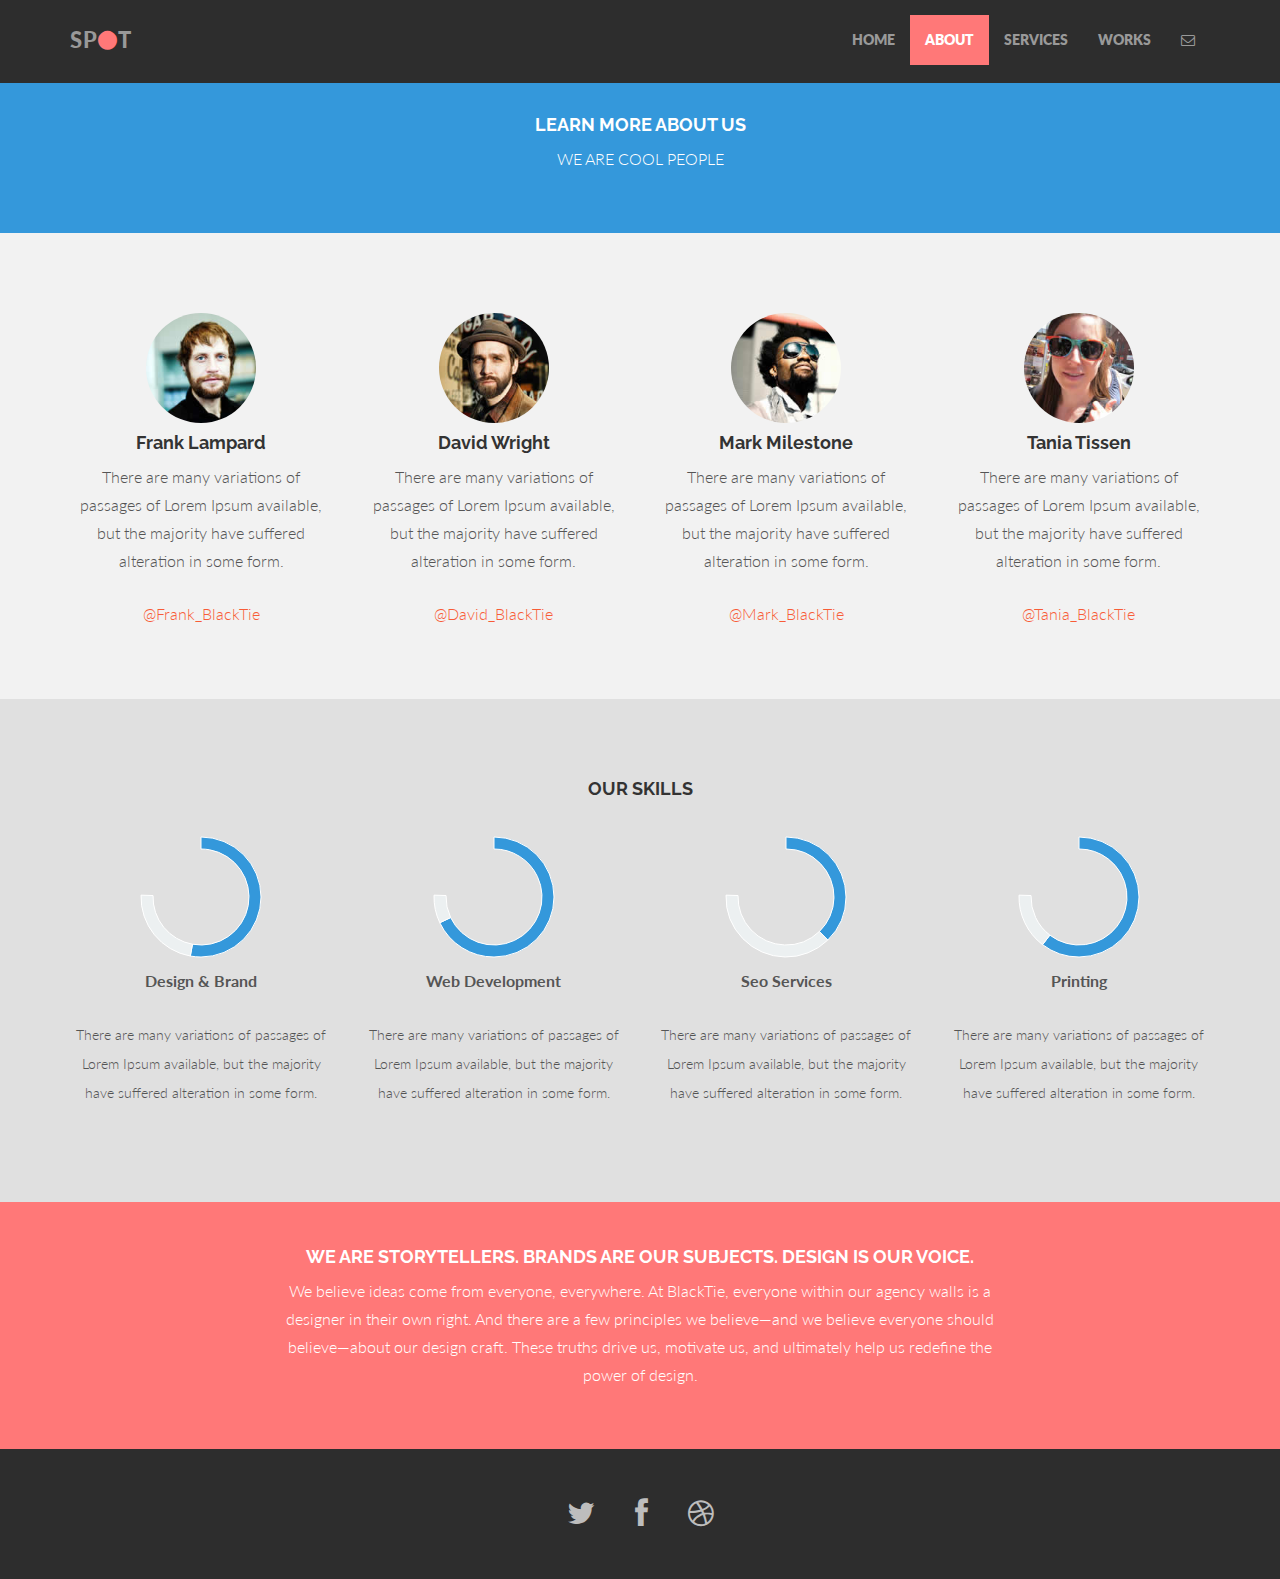
==== about.html @ 33c5867d "Template css added" ====
<!DOCTYPE html>
<html lang="en">
  <head>
    <meta charset="utf-8">
    <meta http-equiv="X-UA-Compatible" content="IE=edge">
    <meta name="viewport" content="width=device-width, initial-scale=1.0">
    <meta name="description" content="">
    <meta name="author" content="">
    <link rel="shortcut icon" href="assets/ico/favicon.png">

    <title>SPOT - Free Bootstrap 3 Theme</title>

    <!-- Bootstrap core CSS -->
    <link href="assets/css/bootstrap.css" rel="stylesheet">
    <link href="assets/css/font-awesome.min.css" rel="stylesheet">

    <!-- Custom styles for this template -->
    <link href="assets/css/main.css" rel="stylesheet">

	<script src="assets/js/Chart.js"></script>


    <!-- HTML5 shim and Respond.js IE8 support of HTML5 elements and media queries -->
    <!--[if lt IE 9]>
      <script src="https://oss.maxcdn.com/libs/html5shiv/3.7.0/html5shiv.js"></script>
      <script src="https://oss.maxcdn.com/libs/respond.js/1.3.0/respond.min.js"></script>
    <![endif]-->
  </head>

  <body>

    <!-- Fixed navbar -->
    <div class="navbar navbar-inverse navbar-fixed-top">
      <div class="container">
        <div class="navbar-header">
          <button type="button" class="navbar-toggle" data-toggle="collapse" data-target=".navbar-collapse">
            <span class="icon-bar"></span>
            <span class="icon-bar"></span>
            <span class="icon-bar"></span>
          </button>
          <a class="navbar-brand" href="#">SP<i class="fa fa-circle"></i>T</a>
        </div>
        <div class="navbar-collapse collapse">
          <ul class="nav navbar-nav navbar-right">
            <li><a href="index.html">HOME</a></li>
            <li class="active"><a href="about.html">ABOUT</a></li>
            <li><a href="services.html">SERVICES</a></li>
            <li><a href="works.html">WORKS</a></li>
            <li><a data-toggle="modal" data-target="#myModal" href="#myModal"><i class="fa fa-envelope-o"></i></a></li>
          </ul>
        </div><!--/.nav-collapse -->
      </div>
    </div>

	<div id="blue">
		<div class="container">
			<div class="row centered">
				<div class="col-lg-8 col-lg-offset-2">
				<h4>LEARN MORE ABOUT US</h4>
				<p>WE ARE COOL PEOPLE</p>
				</div>
			</div><!-- row -->
		</div><!-- container -->
	</div><!--  bluewrap -->


	<div class="container w">
		<div class="row centered">
			<br><br>
			<div class="col-lg-3">
				<img class="img-circle" src="assets/img/pic.jpg" width="110" height="110" alt="">
				<h4>Frank Lampard</h4>
				<p>There are many variations of passages of Lorem Ipsum available, but the majority have suffered alteration in some form.</p>
				<p><a href="#">@Frank_BlackTie</a></p>
			</div><!-- col-lg-3 -->

			<div class="col-lg-3">
				<img class="img-circle" src="assets/img/pic2.jpg" width="110" height="110" alt="">
				<h4>David Wright</h4>
				<p>There are many variations of passages of Lorem Ipsum available, but the majority have suffered alteration in some form.</p>
				<p><a href="#">@David_BlackTie</a></p>
			</div><!-- col-lg-3 -->

			<div class="col-lg-3">
				<img class="img-circle" src="assets/img/pic3.jpg" width="110" height="110" alt="">
				<h4>Mark Milestone</h4>
				<p>There are many variations of passages of Lorem Ipsum available, but the majority have suffered alteration in some form.</p>
				<p><a href="#">@Mark_BlackTie</a></p>
			</div><!-- col-lg-3 -->

			<div class="col-lg-3">
				<img class="img-circle" src="assets/img/pic4.jpg" width="110" height="110" alt="">
				<h4>Tania Tissen</h4>
				<p>There are many variations of passages of Lorem Ipsum available, but the majority have suffered alteration in some form.</p>
				<p><a href="#">@Tania_BlackTie</a></p>
			</div><!-- col-lg-3 -->

		</div><!-- row -->
		<br>
		<br>
	</div><!-- container -->


	<!-- PORTFOLIO SECTION -->
	<div id="dg">
		<div class="container">
			<div class="row centered">
				<h4>OUR SKILLS</h4>
				<br>
				
			<!-- First Chart -->
			<div class="col-lg-3">
				<canvas id="canvas" height="130" width="130"></canvas>
				<br>
				<script>
					var doughnutData = [
							{
								value: 70,
								color:"#3498db"
							},
							{
								value : 30,
								color : "#ecf0f1"
							}
						];
						var myDoughnut = new Chart(document.getElementById("canvas").getContext("2d")).Doughnut(doughnutData);
				</script>
				<p><b>Design & Brand</b></p>
				<p><small>There are many variations of passages of Lorem Ipsum available, but the majority have suffered alteration in some form.</small></p>
			</div><!-- /col-lg-3 -->

			<!-- Second Chart -->
			<div class="col-lg-3">
				<canvas id="canvas2" height="130" width="130"></canvas>
				<br>
				<script>
					var doughnutData = [
							{
								value: 90,
								color:"#3498db"
							},
							{
								value : 10,
								color : "#ecf0f1"
							}
						];
						var myDoughnut = new Chart(document.getElementById("canvas2").getContext("2d")).Doughnut(doughnutData);
				</script>
				<p><b>Web Development</b></p>
				<p><small>There are many variations of passages of Lorem Ipsum available, but the majority have suffered alteration in some form.</small></p>
			</div><!-- /col-lg-3 -->
			
			<!-- Third Chart -->
			<div class="col-lg-3">
				<canvas id="canvas3" height="130" width="130"></canvas>
				<br>
				<script>
					var doughnutData = [
							{
								value: 50,
								color:"#3498db"
							},
							{
								value : 50,
								color : "#ecf0f1"
							}
						];
						var myDoughnut = new Chart(document.getElementById("canvas3").getContext("2d")).Doughnut(doughnutData);
				</script>
				<p><b>Seo Services</b></p>
				<p><small>There are many variations of passages of Lorem Ipsum available, but the majority have suffered alteration in some form.</small></p>
			</div><!-- /col-lg-3 -->
			
			<!-- Fourth Chart -->
			<div class="col-lg-3">
				<canvas id="canvas4" height="130" width="130"></canvas>
				<br>
				<script>
					var doughnutData = [
							{
								value: 80,
								color:"#3498db"
							},
							{
								value : 20,
								color : "#ecf0f1"
							}
						];
						var myDoughnut = new Chart(document.getElementById("canvas4").getContext("2d")).Doughnut(doughnutData);
				</script>
				<p><b>Printing</b></p>
				<p><small>There are many variations of passages of Lorem Ipsum available, but the majority have suffered alteration in some form.</small></p>
			</div><!-- /col-lg-3 -->
				
				
			</div><!-- row -->
		</div><!-- container -->
	</div><!-- DG -->



	
	<div id="r">
		<div class="container">
			<div class="row centered">
				<div class="col-lg-8 col-lg-offset-2">
					<h4>WE ARE STORYTELLERS. BRANDS ARE OUR SUBJECTS. DESIGN IS OUR VOICE.</h4>
					<p>We believe ideas come from everyone, everywhere. At BlackTie, everyone within our agency walls is a designer in their own right. And there are a few principles we believe—and we believe everyone should believe—about our design craft. These truths drive us, motivate us, and ultimately help us redefine the power of design.</p>
				</div>
			</div><!-- row -->
		</div><!-- container -->
	</div><! -- r wrap -->
	
	
	<!-- FOOTER -->
	<div id="f">
		<div class="container">
			<div class="row centered">
				<a href="#"><i class="fa fa-twitter"></i></a><a href="#"><i class="fa fa-facebook"></i></a><a href="#"><i class="fa fa-dribbble"></i></a>
		
			</div><!-- row -->
		</div><!-- container -->
	</div><!-- Footer -->


	<!-- MODAL FOR CONTACT -->
	<!-- Modal -->
	<div class="modal fade" id="myModal" tabindex="-1" role="dialog" aria-labelledby="myModalLabel" aria-hidden="true">
	  <div class="modal-dialog">
	    <div class="modal-content">
	      <div class="modal-header">
	        <button type="button" class="close" data-dismiss="modal" aria-hidden="true">&times;</button>
	        <h4 class="modal-title" id="myModalLabel">contact us</h4>
	      </div>
	      <div class="modal-body">
		        <div class="row centered">
		        	<p>We are available 24/7, so don't hesitate to contact us.</p>
		        	<p>
		        		Somestreet Ave, 987<br/>
						London, UK.<br/>
						+44 8948-4343<br/>
						hi@blacktie.co
		        	</p>
		        	<div id="mapwrap">
		<iframe height="300" width="100%" frameborder="0" scrolling="no" marginheight="0" marginwidth="0" src="https://www.google.es/maps?t=m&amp;ie=UTF8&amp;ll=52.752693,22.791016&amp;spn=67.34552,156.972656&amp;z=2&amp;output=embed"></iframe>
					</div>	
		        </div>
	      </div>
	      <div class="modal-footer">
	        <button type="button" class="btn btn-danger" data-dismiss="modal">Save & Go</button>
	      </div>
	    </div><!-- /.modal-content -->
	  </div><!-- /.modal-dialog -->
	</div><!-- /.modal -->


    <!-- Bootstrap core JavaScript
    ================================================== -->
    <!-- Placed at the end of the document so the pages load faster -->
    <script src="https://code.jquery.com/jquery-1.10.2.min.js"></script>
    <script src="assets/js/bootstrap.min.js"></script>
  </body>
</html>
---- assets/css/main.css ----
/*
 * Author: Carlos Alvarez
 * URL: http://alvarez.is
 *
 * Project Name: SPOT - Free Bootstrap 3 Theme
 * Version: 1.0
 * URL: http://blacktie.co
 */
 
/* FONTS */
@import url(http://fonts.googleapis.com/css?family=Lato:300,400,700,900);
@import url(http://fonts.googleapis.com/css?family=Raleway:400,300,700,900);

/* OVERALL ASPECT */

body {
  background-color: #f2f2f2;
    font-family: "Lato";
    font-weight: 300;
    font-size: 16px;
    color: #555;

    -webkit-font-smoothing: antialiased;
    -webkit-overflow-scrolling: touch;
    
    margin-top: 70px;
}

/* Titles */
h1, h2, h3, h4, h5, h6 {
    font-family: "Raleway";
    font-weight: 300;
    color: #333;
}


/* Paragraph & Typographic */
p {
    line-height: 28px;
    margin-bottom: 25px;
}

.centered {
    text-align: center;
}

/* Links */
a {
    color: #f85c37;
    word-wrap: break-word;

    -webkit-transition: color 0.1s ease-in, background 0.1s ease-in;
    -moz-transition: color 0.1s ease-in, background 0.1s ease-in;
    -ms-transition: color 0.1s ease-in, background 0.1s ease-in;
    -o-transition: color 0.1s ease-in, background 0.1s ease-in;
    transition: color 0.1s ease-in, background 0.1s ease-in;
}

a:hover,
a:focus {
    color: #7b7b7b;
    text-decoration: none;
    outline: 0;
}

a:before,
a:after {
    -webkit-transition: color 0.1s ease-in, background 0.1s ease-in;
    -moz-transition: color 0.1s ease-in, background 0.1s ease-in;
    -ms-transition: color 0.1s ease-in, background 0.1s ease-in;
    -o-transition: color 0.1s ease-in, background 0.1s ease-in;
    transition: color 0.1s ease-in, background 0.1s ease-in;
}

 hr {
    display: block;
    height: 1px;
    border: 0;
    border-top: 1px solid #ccc;
    margin: 1em 0;
    padding: 0;
}


.navbar {
	font-weight: 800;
	font-size: 14px;
	padding-top: 15px;
	padding-bottom: 15px;
}

.navbar-inverse {
	background: #2d2d2d;
	border-color: #2d2d2d;
}

.navbar-inverse .navbar-nav > .active > a {
	background: #ff7878
}

.navbar-inverse .navbar-brand {
	color: #999999;
	font-weight: bolder;
	font-size: 22px;
	letter-spacing: 1px;
}

.navbar-inverse .navbar-brand i {
	color: #ff7878;
	font-size: 22px;
	letter-spacing: 1px;
}

/*TILT*/
.tilt {
  -webkit-transition: all 0.5s ease;
     -moz-transition: all 0.5s ease;
       -o-transition: all 0.5s ease;
      -ms-transition: all 0.5s ease;
          transition: all 0.5s ease;
}
 
.tilt:hover {
  -webkit-transform: rotate(-10deg);
     -moz-transform: rotate(-10deg);
       -o-transform: rotate(-10deg);
      -ms-transform: rotate(-10deg);
          transform: rotate(-10deg);
}

/* ==========================================================================
   Wrap Sections
   ========================================================================== */

#headerwrap {
	background: url(../img/header-bg.jpg) no-repeat center top;
	margin-top: -10px;
	padding-top:20px;
	text-align:center;
	background-attachment: relative;
	background-position: center center;
	min-height: 500px;
	width: 100%;
	
    -webkit-background-size: 100%;
    -moz-background-size: 100%;
    -o-background-size: 100%;
    background-size: 100%;

    -webkit-background-size: cover;
    -moz-background-size: cover;
    -o-background-size: cover;
    background-size: cover;
}

#headerwrap h1 {
	margin-top: 100px;
	color: white;
	font-size: 70px;
	font-weight: 300;
	letter-spacing: 3px;
}

#headerwrap h2 {
	color: white;
	font-size: 40px;
	font-weight: 700;
	letter-spacing: 2px;
	text-transform: uppercase;
}

/* Dark Grey Wrap */
#dg {
	background: #e0e0e0;
	padding-top: 70px;
	padding-bottom: 70px;
	text-align: center;
}

#dg h4 {
	font-weight: 700;
}

/* Light Grey */
#lg {
	background: #ebebeb;
	padding-top: 70px;
	padding-bottom: 70px;
	text-align: center;
}

#lg h4 {
	font-weight: 700;
}


/* Red Wrap */
#r {
	background: #ff7878;
	padding-top: 35px;
	padding-bottom: 35px;
}

#r h4 {
	color: white;
	font-weight: 700;
}

#r p {
	color: white;
}

/* Blue Wrap */

#blue {
	background: #3498db;
	padding-top: 35px;
	padding-bottom: 35px;
}

#blue h4 {
	color: white;
	font-weight: 700;
}

#blue p {
	color: white;
}



/* Footer Wrap */
#f {
	background: #2d2d2d;
	padding-top: 30px;
	padding-bottom: 30px;
}

#f i {
	color: #bdbdbd;
	font-size: 30px;
	padding: 20px;
}

#f i:hover {
	color: #ff7878;
}

/****** SECTIONS *****/

.w {
	padding-top: 35px;
}

.w h4 {
	font-weight: 700;
}

.w i {
	color: #ff7878;
	font-size: 30px;
}


.wb {
	padding-top: 35px;
	margin-bottom: 0px;
}

.wb h4 {
	font-weight: 700;
}

.desc {
	padding-top: 35px;
}

.desc h4 {
	font-weight: 700;
}

.desc i {
	color: #ff7878;
	font-size: 12px;
	padding: 5px;
}

/***** MODAL CONTACT *****/
.modal-content {
	border-radius: 0px;

}

.modal-header {
	background: #bdbdbd;
	color: white;
}

.modal-header h4 {
	font-weight: 700;
}

.modal-body {
	background: #f2f2f2;
    font-family: "Lato";
    font-weight: 300;
    font-size: 16px;
    color: #555;
}

.modal-footer {
	background: #f2f2f2;
	margin-top: 0px; 
}

/* ==========================================================================
   Pricing Tables
   ========================================================================== */
   
.pricing-option {
    padding-bottom: 40px;
}

.pricing-option .pricing-top {
    position: relative;
    background: #222;
    color: white;
    text-align: center;
    font-weight: bold;

    padding: 40px 20px 30px 20px;
    -webkit-box-sizing: border-box;
    -moz-box-sizing: border-box;
    box-sizing: border-box;
}

.pricing-option .pricing-top .special-label {
    display: block;
    width: 100%;
    position: absolute;
    top: 0;
    left: 0;
    background: #1abc9c;
    text-transform: uppercase;
    font-size: 15px;
    font-weight: bold;
    padding: 3px 0;
}

.special .pricing-top {
    background: black;
}

.pricing-option .pricing-edition {
    text-transform: uppercase;
    display: block;
    font-size: 25px;
    letter-spacing: 8px;
}

.pricing-option .price {
    display: inline-block;
    position: relative;
}

.pricing-option .price sup {
    position: absolute;
    top: 50px;
    left: -10px;
    font-size: 24px;
}

.pricing-option .price .price-amount {
    font-size: 108px;
    letter-spacing: -4px;
}

.pricing-option .price small {
    position: relative;
    left: -10px;
    font-size: 18px;
}

.pricing-option ul {
    list-style: none;
    margin: 0;
    background: #eee;
    text-align: center;
    padding-left: 0px;
}

.pricing-option ul li {
    border-bottom: solid 1px #e1e1e1;
    padding-top: 20px;
    padding-bottom: 20px;
}

.pricing-option .pricing-signup {
    display: block;
    text-align: center;
    font-size: 18px;
    font-weight: bold;
    padding: 15px 10px;
    color: white;
    background: #1abc9c;
}

.pricing-option .pricing-signup:hover {
    background: #ff7878;
}
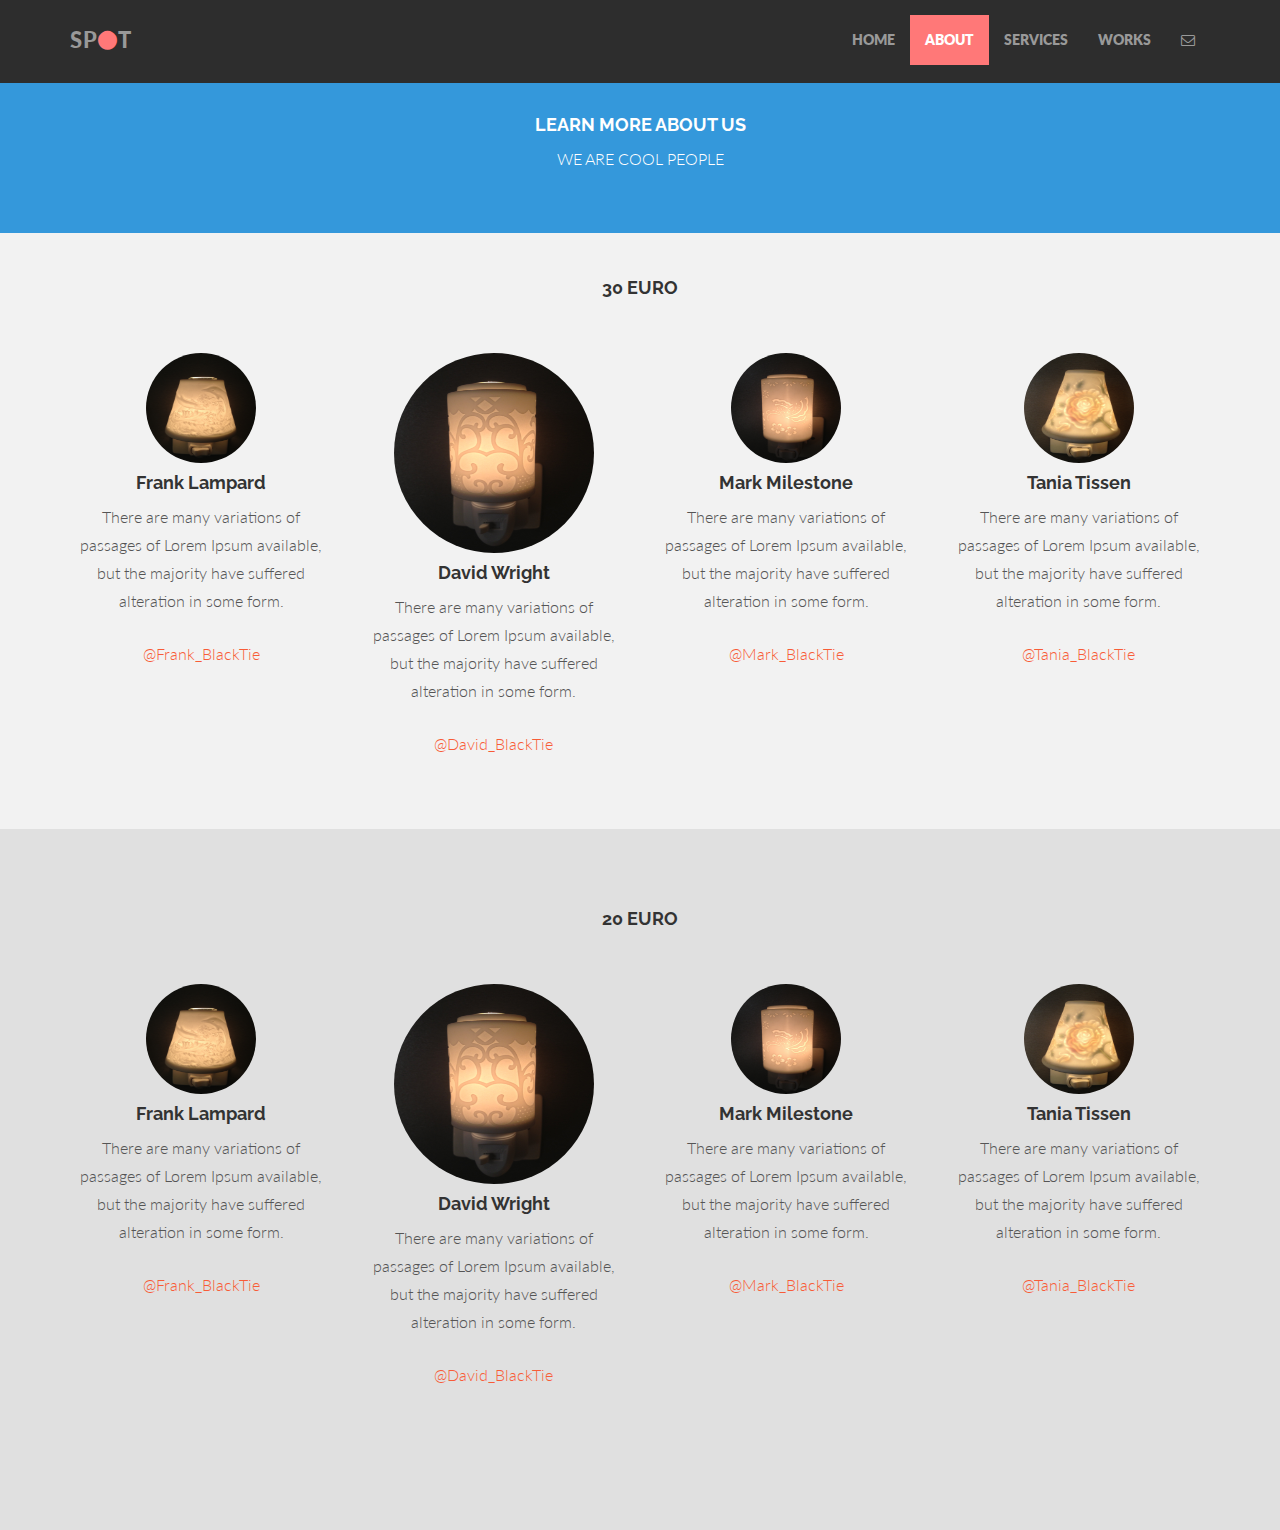
==== commit e76e291d: "Change About" ====
--- a/about.html
+++ b/about.html
@@ -66,30 +66,41 @@
 
 	<div class="container w">
 		<div class="row centered">
+		  <h4>30 EURO</h4>
 			<br><br>
 			<div class="col-lg-3">
-				<img class="img-circle" src="assets/img/pic.jpg" width="110" height="110" alt="">
+				<img class="img-circle"
+				     src="images/IMG_6009.JPG"
+				     width="110" height="110" alt=""
+				     style="image-orientation: 90deg;">
 				<h4>Frank Lampard</h4>
 				<p>There are many variations of passages of Lorem Ipsum available, but the majority have suffered alteration in some form.</p>
 				<p><a href="#">@Frank_BlackTie</a></p>
 			</div><!-- col-lg-3 -->
 
 			<div class="col-lg-3">
-				<img class="img-circle" src="assets/img/pic2.jpg" width="110" height="110" alt="">
+				<img class="img-circle"
+				     src="images/IMG_6010.JPG"
+				     width="200" height="200" alt=""
+				     style="image-orientation: 90deg;">
 				<h4>David Wright</h4>
 				<p>There are many variations of passages of Lorem Ipsum available, but the majority have suffered alteration in some form.</p>
 				<p><a href="#">@David_BlackTie</a></p>
 			</div><!-- col-lg-3 -->
 
 			<div class="col-lg-3">
-				<img class="img-circle" src="assets/img/pic3.jpg" width="110" height="110" alt="">
+				<img class="img-circle"
+				     src="images/IMG_6011.JPG"
+				     width="110" height="110" alt="" style="image-orientation: 90deg;">
 				<h4>Mark Milestone</h4>
 				<p>There are many variations of passages of Lorem Ipsum available, but the majority have suffered alteration in some form.</p>
 				<p><a href="#">@Mark_BlackTie</a></p>
 			</div><!-- col-lg-3 -->
 
 			<div class="col-lg-3">
-				<img class="img-circle" src="assets/img/pic4.jpg" width="110" height="110" alt="">
+				<img class="img-circle"
+				     src="images/IMG_6012.JPG"
+				     width="110" height="110" alt="" style="image-orientation: 90deg;">
 				<h4>Tania Tissen</h4>
 				<p>There are many variations of passages of Lorem Ipsum available, but the majority have suffered alteration in some form.</p>
 				<p><a href="#">@Tania_BlackTie</a></p>
@@ -104,124 +115,53 @@
 	<!-- PORTFOLIO SECTION -->
 	<div id="dg">
 		<div class="container">
-			<div class="row centered">
-				<h4>OUR SKILLS</h4>
-				<br>
-				
-			<!-- First Chart -->
-			<div class="col-lg-3">
-				<canvas id="canvas" height="130" width="130"></canvas>
-				<br>
-				<script>
-					var doughnutData = [
-							{
-								value: 70,
-								color:"#3498db"
-							},
-							{
-								value : 30,
-								color : "#ecf0f1"
-							}
-						];
-						var myDoughnut = new Chart(document.getElementById("canvas").getContext("2d")).Doughnut(doughnutData);
-				</script>
-				<p><b>Design & Brand</b></p>
-				<p><small>There are many variations of passages of Lorem Ipsum available, but the majority have suffered alteration in some form.</small></p>
-			</div><!-- /col-lg-3 -->
-
-			<!-- Second Chart -->
-			<div class="col-lg-3">
-				<canvas id="canvas2" height="130" width="130"></canvas>
-				<br>
-				<script>
-					var doughnutData = [
-							{
-								value: 90,
-								color:"#3498db"
-							},
-							{
-								value : 10,
-								color : "#ecf0f1"
-							}
-						];
-						var myDoughnut = new Chart(document.getElementById("canvas2").getContext("2d")).Doughnut(doughnutData);
-				</script>
-				<p><b>Web Development</b></p>
-				<p><small>There are many variations of passages of Lorem Ipsum available, but the majority have suffered alteration in some form.</small></p>
-			</div><!-- /col-lg-3 -->
-			
-			<!-- Third Chart -->
-			<div class="col-lg-3">
-				<canvas id="canvas3" height="130" width="130"></canvas>
-				<br>
-				<script>
-					var doughnutData = [
-							{
-								value: 50,
-								color:"#3498db"
-							},
-							{
-								value : 50,
-								color : "#ecf0f1"
-							}
-						];
-						var myDoughnut = new Chart(document.getElementById("canvas3").getContext("2d")).Doughnut(doughnutData);
-				</script>
-				<p><b>Seo Services</b></p>
-				<p><small>There are many variations of passages of Lorem Ipsum available, but the majority have suffered alteration in some form.</small></p>
-			</div><!-- /col-lg-3 -->
-			
-			<!-- Fourth Chart -->
-			<div class="col-lg-3">
-				<canvas id="canvas4" height="130" width="130"></canvas>
-				<br>
-				<script>
-					var doughnutData = [
-							{
-								value: 80,
-								color:"#3498db"
-							},
-							{
-								value : 20,
-								color : "#ecf0f1"
-							}
-						];
-						var myDoughnut = new Chart(document.getElementById("canvas4").getContext("2d")).Doughnut(doughnutData);
-				</script>
-				<p><b>Printing</b></p>
-				<p><small>There are many variations of passages of Lorem Ipsum available, but the majority have suffered alteration in some form.</small></p>
-			</div><!-- /col-lg-3 -->
-				
-				
-			</div><!-- row -->
+		<div class="row centered">
+		  <h4>20 EURO</h4>
+
+			<br><br>
+			<div class="col-lg-3">
+				<img class="img-circle"
+				     src="images/IMG_6009.JPG"
+				     width="110" height="110" alt=""
+				     style="image-orientation: 90deg;">
+				<h4>Frank Lampard</h4>
+				<p>There are many variations of passages of Lorem Ipsum available, but the majority have suffered alteration in some form.</p>
+				<p><a href="#">@Frank_BlackTie</a></p>
+			</div><!-- col-lg-3 -->
+
+			<div class="col-lg-3">
+				<img class="img-circle"
+				     src="images/IMG_6010.JPG"
+				     width="200" height="200" alt=""
+				     style="image-orientation: 90deg;">
+				<h4>David Wright</h4>
+				<p>There are many variations of passages of Lorem Ipsum available, but the majority have suffered alteration in some form.</p>
+				<p><a href="#">@David_BlackTie</a></p>
+			</div><!-- col-lg-3 -->
+
+			<div class="col-lg-3">
+				<img class="img-circle"
+				     src="images/IMG_6011.JPG"
+				     width="110" height="110" alt="" style="image-orientation: 90deg;">
+				<h4>Mark Milestone</h4>
+				<p>There are many variations of passages of Lorem Ipsum available, but the majority have suffered alteration in some form.</p>
+				<p><a href="#">@Mark_BlackTie</a></p>
+			</div><!-- col-lg-3 -->
+
+			<div class="col-lg-3">
+				<img class="img-circle"
+				     src="images/IMG_6012.JPG"
+				     width="110" height="110" alt="" style="image-orientation: 90deg;">
+				<h4>Tania Tissen</h4>
+				<p>There are many variations of passages of Lorem Ipsum available, but the majority have suffered alteration in some form.</p>
+				<p><a href="#">@Tania_BlackTie</a></p>
+			</div><!-- col-lg-3 -->
+
+		</div><!-- row -->
+		<br>
+		<br>
 		</div><!-- container -->
 	</div><!-- DG -->
-
-
-
-	
-	<div id="r">
-		<div class="container">
-			<div class="row centered">
-				<div class="col-lg-8 col-lg-offset-2">
-					<h4>WE ARE STORYTELLERS. BRANDS ARE OUR SUBJECTS. DESIGN IS OUR VOICE.</h4>
-					<p>We believe ideas come from everyone, everywhere. At BlackTie, everyone within our agency walls is a designer in their own right. And there are a few principles we believe—and we believe everyone should believe—about our design craft. These truths drive us, motivate us, and ultimately help us redefine the power of design.</p>
-				</div>
-			</div><!-- row -->
-		</div><!-- container -->
-	</div><! -- r wrap -->
-	
-	
-	<!-- FOOTER -->
-	<div id="f">
-		<div class="container">
-			<div class="row centered">
-				<a href="#"><i class="fa fa-twitter"></i></a><a href="#"><i class="fa fa-facebook"></i></a><a href="#"><i class="fa fa-dribbble"></i></a>
-		
-			</div><!-- row -->
-		</div><!-- container -->
-	</div><!-- Footer -->
-
 
 	<!-- MODAL FOR CONTACT -->
 	<!-- Modal -->
@@ -234,16 +174,15 @@
 	      </div>
 	      <div class="modal-body">
 		        <div class="row centered">
-		        	<p>We are available 24/7, so don't hesitate to contact us.</p>
+		        	<p>Vous pouvez visiter le showroom en vous rendant à l'adresse suivante :</p>
 		        	<p>
-		        		Somestreet Ave, 987<br/>
-						London, UK.<br/>
-						+44 8948-4343<br/>
-						hi@blacktie.co
+				  SOLASY II<br/>
+				  51 Rue de L'ourcq<br/>
+				  75019 PARIS
 		        	</p>
 		        	<div id="mapwrap">
 		<iframe height="300" width="100%" frameborder="0" scrolling="no" marginheight="0" marginwidth="0" src="https://www.google.es/maps?t=m&amp;ie=UTF8&amp;ll=52.752693,22.791016&amp;spn=67.34552,156.972656&amp;z=2&amp;output=embed"></iframe>
-					</div>	
+					</div>
 		        </div>
 	      </div>
 	      <div class="modal-footer">
--- a/assets/css/main.css
+++ b/assets/css/main.css
@@ -6,7 +6,7 @@
  * Version: 1.0
  * URL: http://blacktie.co
  */
- 
+
 /* FONTS */
 @import url(http://fonts.googleapis.com/css?family=Lato:300,400,700,900);
 @import url(http://fonts.googleapis.com/css?family=Raleway:400,300,700,900);
@@ -22,7 +22,7 @@
 
     -webkit-font-smoothing: antialiased;
     -webkit-overflow-scrolling: touch;
-    
+
     margin-top: 70px;
 }
 
@@ -119,7 +119,7 @@
       -ms-transition: all 0.5s ease;
           transition: all 0.5s ease;
 }
- 
+
 .tilt:hover {
   -webkit-transform: rotate(-10deg);
      -moz-transform: rotate(-10deg);
@@ -133,7 +133,7 @@
    ========================================================================== */
 
 #headerwrap {
-	background: url(../img/header-bg.jpg) no-repeat center top;
+	background: url(../../images/IMG_6050.JPG) no-repeat center top;
 	margin-top: -10px;
 	padding-top:20px;
 	text-align:center;
@@ -141,7 +141,7 @@
 	background-position: center center;
 	min-height: 500px;
 	width: 100%;
-	
+
     -webkit-background-size: 100%;
     -moz-background-size: 100%;
     -o-background-size: 100%;
@@ -310,13 +310,13 @@
 
 .modal-footer {
 	background: #f2f2f2;
-	margin-top: 0px; 
+	margin-top: 0px;
 }
 
 /* ==========================================================================
    Pricing Tables
    ========================================================================== */
-   
+
 .pricing-option {
     padding-bottom: 40px;
 }
@@ -408,5 +408,3 @@
 .pricing-option .pricing-signup:hover {
     background: #ff7878;
 }
-
-
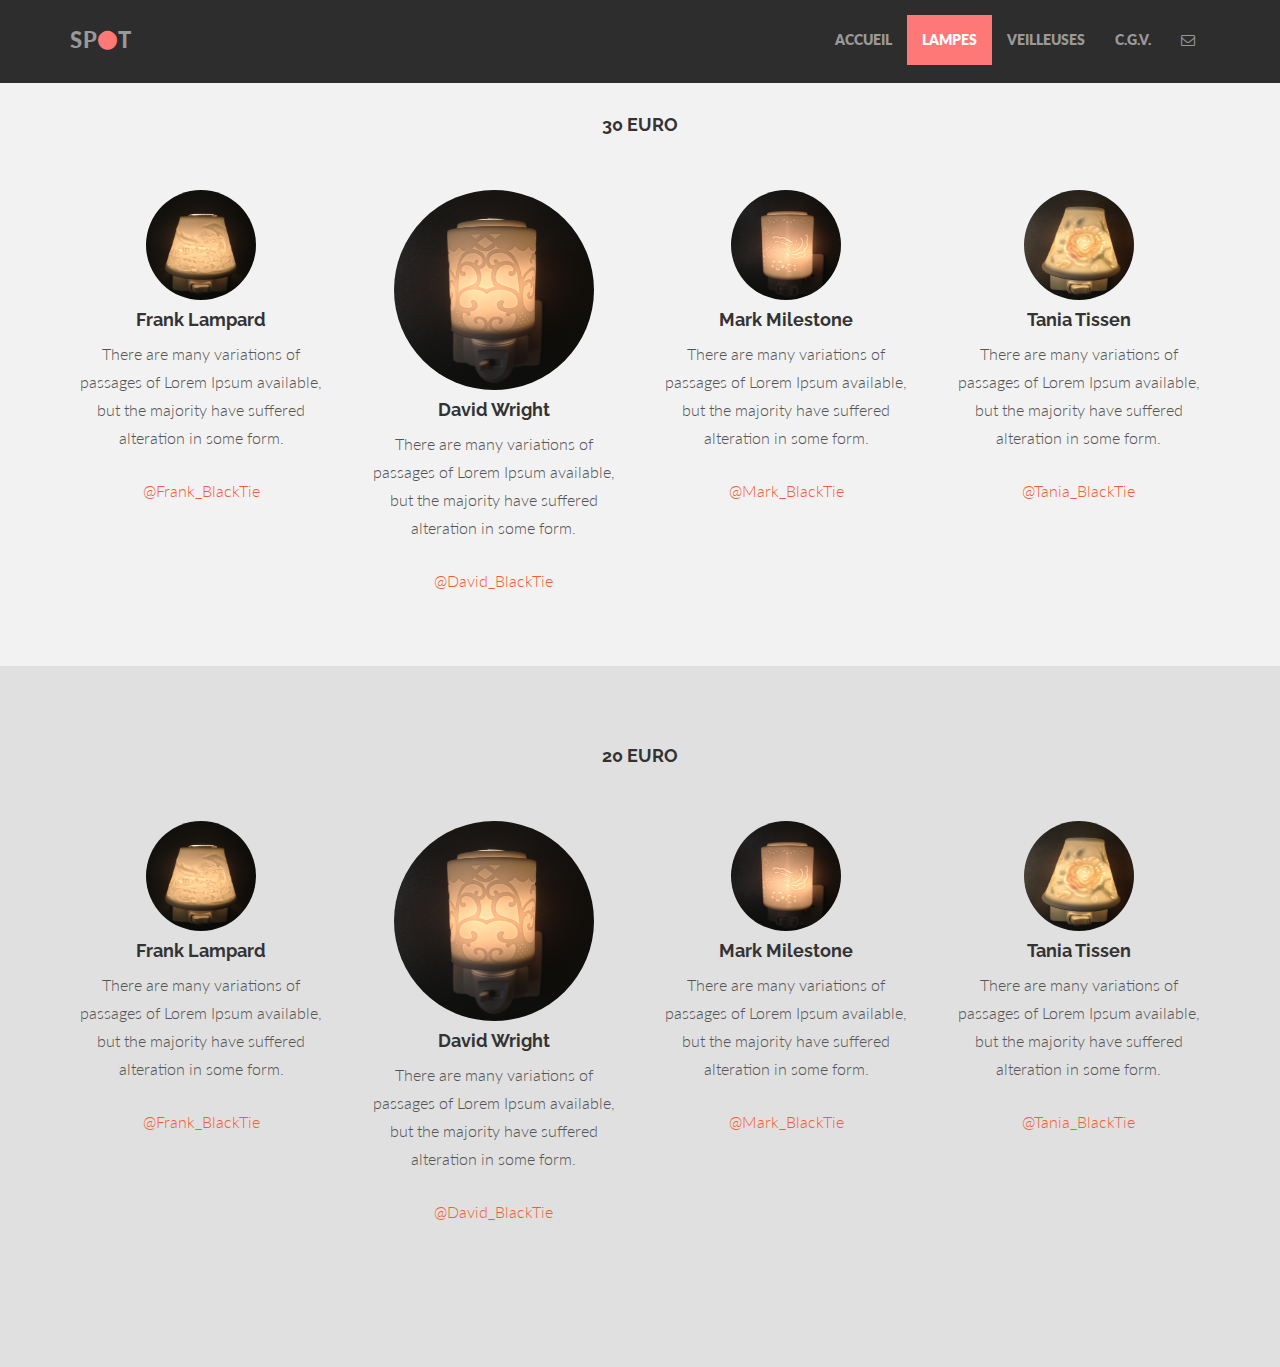
==== commit b57f8972: "Change nav bar lampe" ====
--- a/about.html
+++ b/about.html
@@ -42,27 +42,15 @@
         </div>
         <div class="navbar-collapse collapse">
           <ul class="nav navbar-nav navbar-right">
-            <li><a href="index.html">HOME</a></li>
-            <li class="active"><a href="about.html">ABOUT</a></li>
-            <li><a href="services.html">SERVICES</a></li>
-            <li><a href="works.html">WORKS</a></li>
+            <li><a href="index.html">ACCUEIL</a></li>
+            <li class="active"><a href="about.html">LAMPES</a></li>
+            <li><a href="services.html">VEILLEUSES</a></li>
+            <li><a href="works.html">C.G.V.</a></li>
             <li><a data-toggle="modal" data-target="#myModal" href="#myModal"><i class="fa fa-envelope-o"></i></a></li>
           </ul>
         </div><!--/.nav-collapse -->
       </div>
     </div>
-
-	<div id="blue">
-		<div class="container">
-			<div class="row centered">
-				<div class="col-lg-8 col-lg-offset-2">
-				<h4>LEARN MORE ABOUT US</h4>
-				<p>WE ARE COOL PEOPLE</p>
-				</div>
-			</div><!-- row -->
-		</div><!-- container -->
-	</div><!--  bluewrap -->
-
 
 	<div class="container w">
 		<div class="row centered">
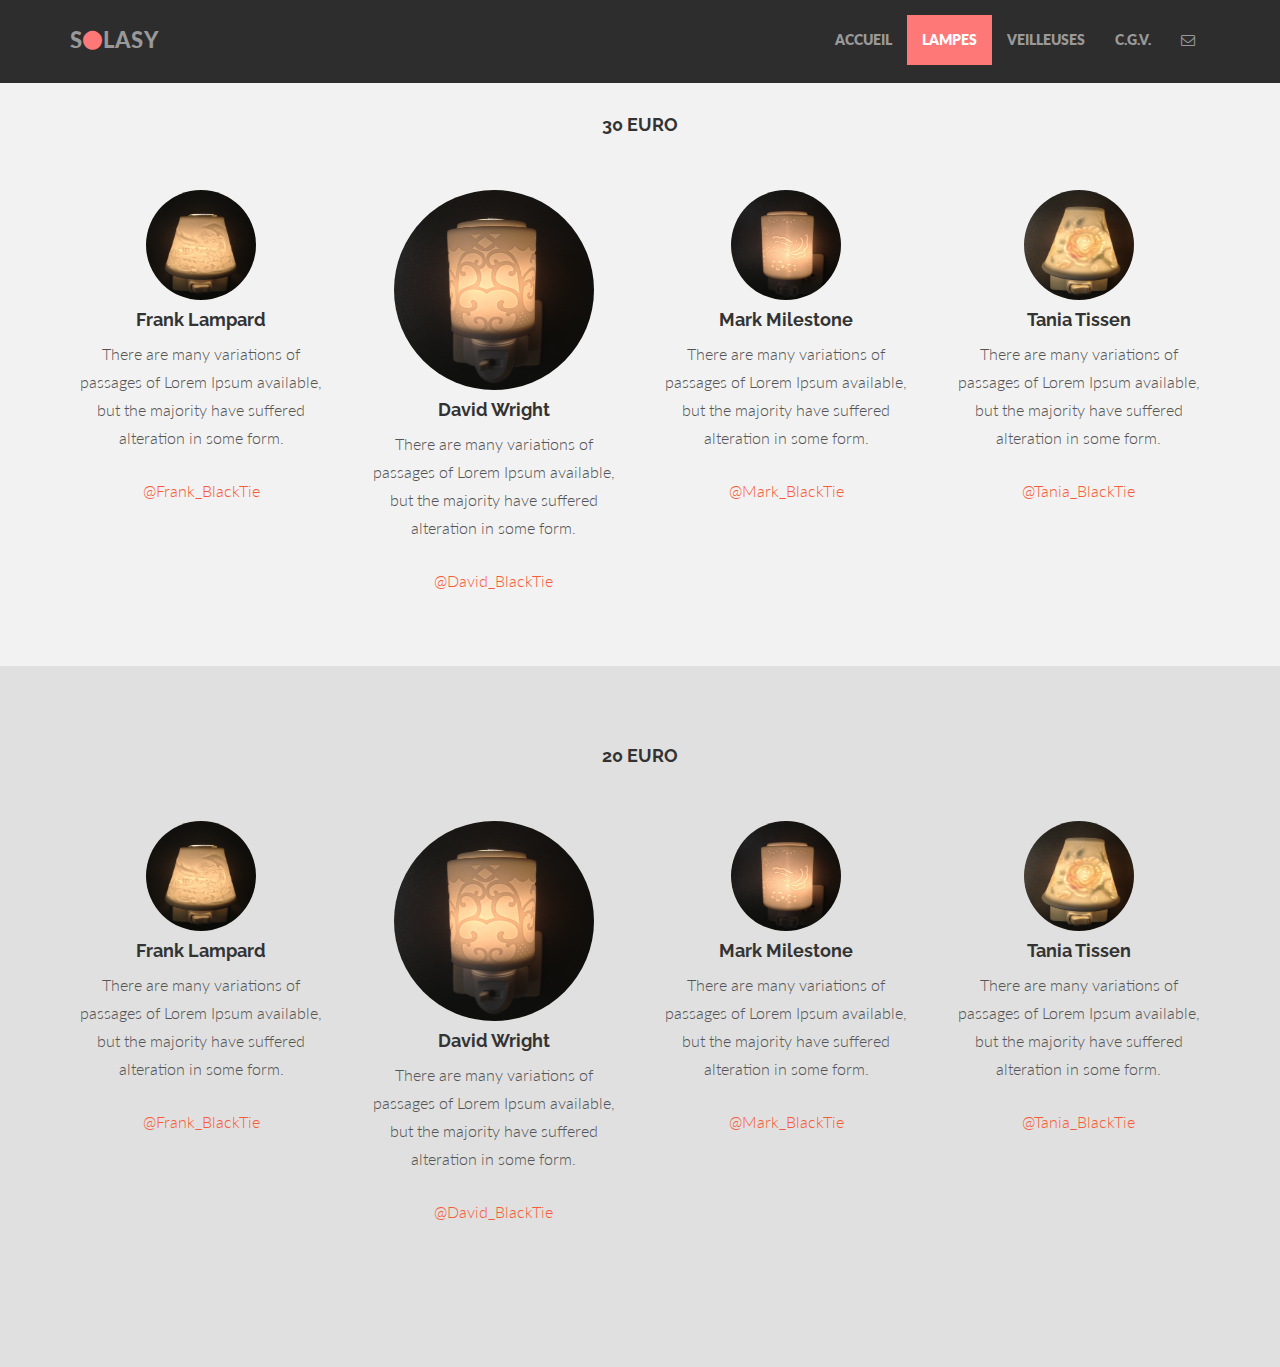
==== commit 2b1b0392: "Spot to solasy" ====
--- a/about.html
+++ b/about.html
@@ -38,7 +38,7 @@
             <span class="icon-bar"></span>
             <span class="icon-bar"></span>
           </button>
-          <a class="navbar-brand" href="#">SP<i class="fa fa-circle"></i>T</a>
+          <a class="navbar-brand" href="#">S<i class="fa fa-circle"></i>LASY</a>
         </div>
         <div class="navbar-collapse collapse">
           <ul class="nav navbar-nav navbar-right">
@@ -158,15 +158,17 @@
 	    <div class="modal-content">
 	      <div class="modal-header">
 	        <button type="button" class="close" data-dismiss="modal" aria-hidden="true">&times;</button>
-	        <h4 class="modal-title" id="myModalLabel">contact us</h4>
+	        <h4 class="modal-title" id="myModalLabel">Nous contacter</h4>
 	      </div>
 	      <div class="modal-body">
 		        <div class="row centered">
 		        	<p>Vous pouvez visiter le showroom en vous rendant à l'adresse suivante :</p>
 		        	<p>
-				  SOLASY II<br/>
-				  51 Rue de L'ourcq<br/>
-				  75019 PARIS
+		        		SOLASY II<br/>
+					51 Rue de L'ourcq<br/>
+					75019 PARIS<br/>
+					01 40 35 14 28<br/>
+					vong.thierry@yahoo.fr
 		        	</p>
 		        	<div id="mapwrap">
 		<iframe height="300" width="100%" frameborder="0" scrolling="no" marginheight="0" marginwidth="0" src="https://www.google.es/maps?t=m&amp;ie=UTF8&amp;ll=52.752693,22.791016&amp;spn=67.34552,156.972656&amp;z=2&amp;output=embed"></iframe>
